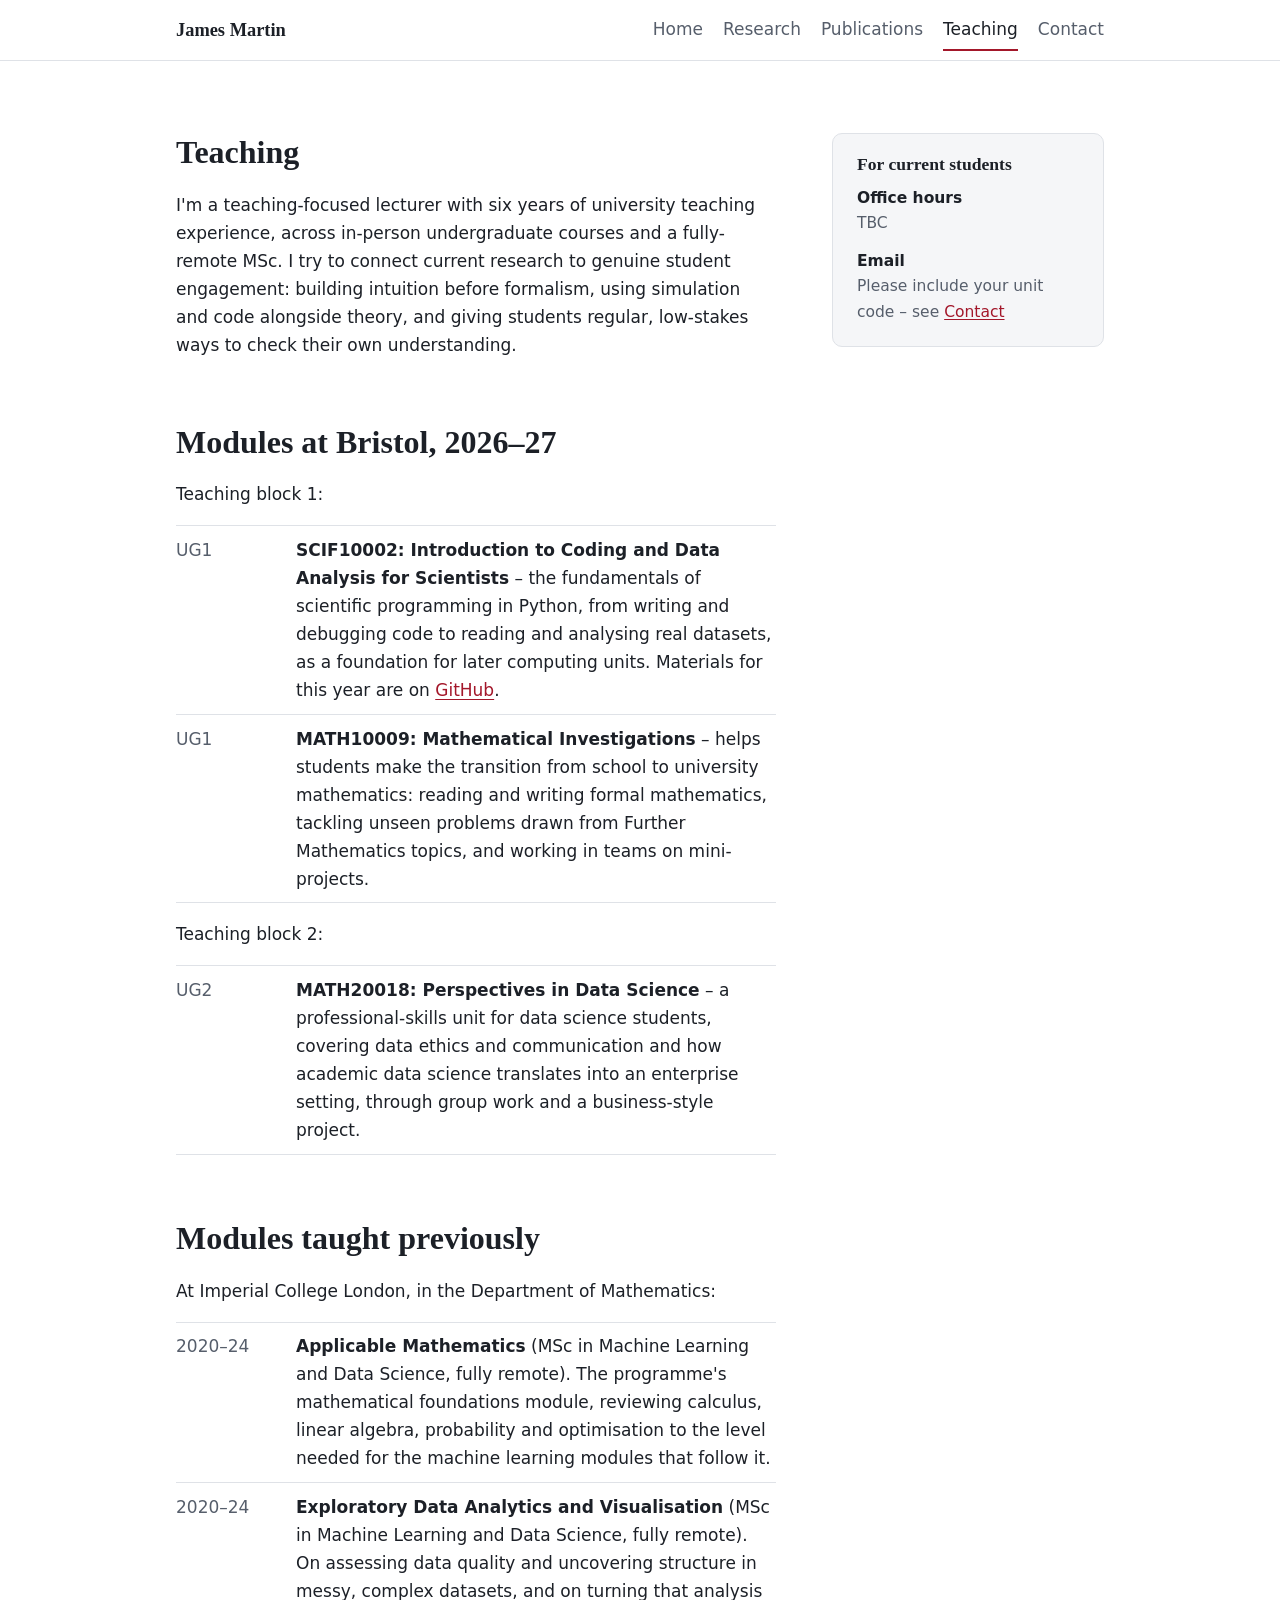
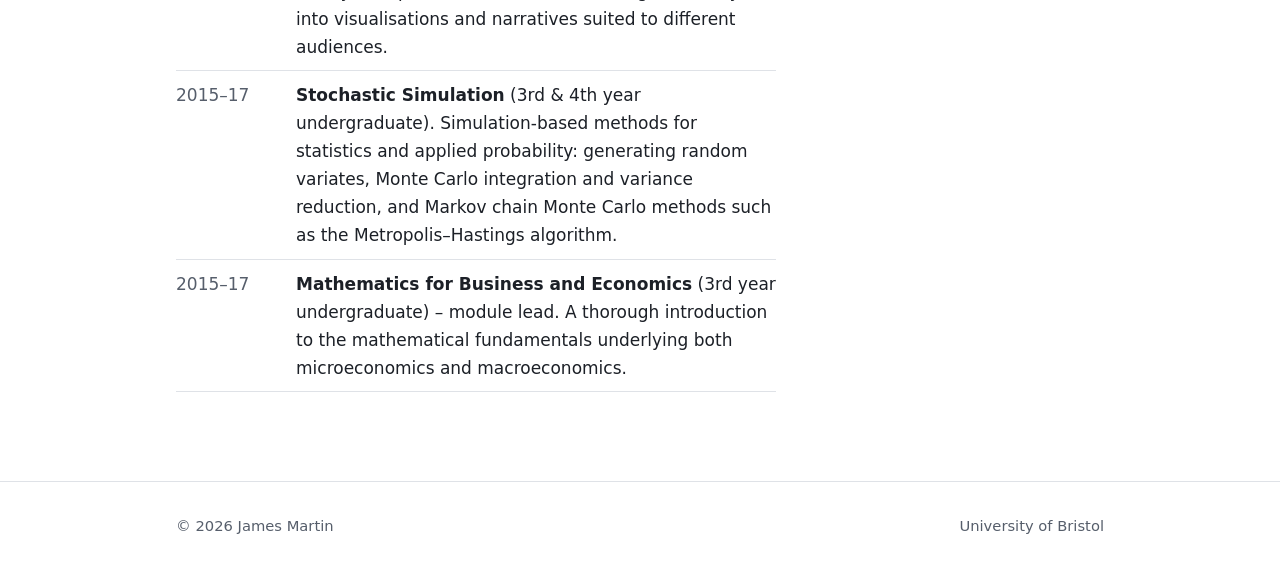
==== teaching.html @ 11ce0c45 "add all content" ====
<!DOCTYPE html>
<html lang="en-GB">
<head>
  <meta charset="utf-8">
  <meta name="viewport" content="width=device-width, initial-scale=1">
  <title>Teaching | James Martin</title>
  <meta name="description" content="Teaching by James Martin: statistics and data science modules at undergraduate and postgraduate level.">
  <meta name="theme-color" content="#a3172a">
  <link rel="icon" href="data:image/svg+xml,%3Csvg xmlns='http://www.w3.org/2000/svg' viewBox='0 0 32 32'%3E%3Crect width='32' height='32' rx='6' fill='%23a3172a'/%3E%3Ctext x='16' y='22' font-family='Georgia,serif' font-size='18' font-weight='700' text-anchor='middle' fill='white'%3EJM%3C/text%3E%3C/svg%3E">
  <link rel="stylesheet" href="css/style.css">
  <script>document.documentElement.classList.add("js");</script>
</head>
<body>
  <a class="skip-link" href="#main">Skip to main content</a>

  <header class="site-header">
    <div class="container">
      <a class="brand" href="index.html">James Martin</a>
      <button class="nav-toggle" type="button" aria-expanded="false" aria-controls="site-nav">Menu</button>
      <nav class="site-nav" id="site-nav" aria-label="Main">
        <ul class="nav-list">
          <li><a href="index.html">Home</a></li>
          <li><a href="research.html">Research</a></li>
          <li><a href="publications.html">Publications</a></li>
          <li><a href="teaching.html" aria-current="page">Teaching</a></li>
          <li><a href="index.html#contact">Contact</a></li>
        </ul>
      </nav>
    </div>
  </header>

  <main id="main">
    <section class="section">
      <div class="container two-col">
        <div class="prose">
          <h2>Teaching</h2>
          <p>
            I'm a teaching-focused lecturer with six years of university teaching experience,
            across in-person undergraduate courses and a fully-remote MSc. I try to connect current
            research to genuine student engagement: building intuition before formalism, using
            simulation and code alongside theory, and giving students regular, low-stakes ways to
            check their own understanding.
          </p>

          <h2>Modules at Bristol, 2026&ndash;27</h2>
          <p>Teaching block 1:</p>
          <ul class="timeline">
            <li>
              <span class="when">UG1</span>
              <span>
                <strong>SCIF10002: Introduction to Coding and Data Analysis for Scientists</strong> &ndash;
                the fundamentals of scientific programming in Python, from writing and debugging code to
                reading and analysing real datasets, as a foundation for later computing units. Materials
                for this year are on <a href="https://github.com/jsmartinstats/SCIF10002-2026">GitHub</a>.
              </span>
            </li>
            <li>
              <span class="when">UG1</span>
              <span>
                <strong>MATH10009: Mathematical Investigations</strong> &ndash;
                helps students make the transition from school to university mathematics: reading and
                writing formal mathematics, tackling unseen problems drawn from Further Mathematics topics,
                and working in teams on mini-projects.
              </span>
            </li>
          </ul>
          <p>Teaching block 2:</p>
          <ul class="timeline">
            <li>
              <span class="when">UG2</span>
              <span>
                <strong>MATH20018: Perspectives in Data Science</strong> &ndash;
                a professional-skills unit for data science students, covering data ethics and
                communication and how academic data science translates into an enterprise setting, through
                group work and a business-style project.
              </span>
            </li>
          </ul>

          <h2>Modules taught previously</h2>
          <p>At Imperial College London, in the Department of Mathematics:</p>
          <ul class="timeline">
            <li>
              <span class="when">2020&ndash;24</span>
              <span>
                <strong>Applicable Mathematics</strong> (MSc in Machine Learning and Data Science, fully remote). 
                The programme's mathematical foundations module, reviewing calculus, linear
                algebra, probability and optimisation to the level needed for the machine learning modules
                that follow it.
              </span>
            </li>
            <li>
              <span class="when">2020&ndash;24</span>
              <span>
                <strong>Exploratory Data Analytics and Visualisation</strong> (MSc in Machine Learning and Data Science, fully remote). 
                On assessing data quality and uncovering structure in messy, complex datasets,
                and on turning that analysis into visualisations and narratives suited to different audiences.
              </span>
            </li>
            <li>
              <span class="when">2015&ndash;17</span>
              <span>
                <strong>Stochastic Simulation</strong> (3rd &amp; 4th year undergraduate). 
                Simulation-based methods for statistics and applied probability: generating
                random variates, Monte Carlo integration and variance reduction, and Markov chain Monte
                Carlo methods such as the Metropolis&ndash;Hastings algorithm.
              </span>
            </li>
            <li>
              <span class="when">2015&ndash;17</span>
              <span>
                <strong>Mathematics for Business and Economics</strong> (3rd year undergraduate) &ndash;
                module lead. A thorough introduction to the mathematical fundamentals underlying both
                microeconomics and macroeconomics.
              </span>
            </li>
          </ul>
        </div>

        <aside class="facts" aria-labelledby="office-hours-heading">
          <h2 id="office-hours-heading">For current students</h2>
          <dl>
            <dt>Office hours</dt>
            <dd>TBC</dd>
            <dt>Email</dt>
            <dd>Please include your unit code &ndash; see <a href="index.html#contact">Contact</a></dd>
          </dl>
        </aside>
      </div>
    </section>
  </main>

  <footer class="site-footer">
    <div class="container">
      <p>&copy; <span id="year">2026</span> James Martin</p>
      <p>University of Bristol</p>
    </div>
  </footer>

  <script src="js/main.js"></script>
</body>
</html>
---- css/style.css ----
/* ==========================================================================
   Personal academic site: shared styles
   Sections: tokens, base, layout, header/nav, hero, cards, prose, contact,
   footer, utilities. Add new page-specific styles at the bottom.
   ========================================================================== */

/* ---------- Tokens ---------- */
:root {
  --bg: #ffffff;
  --bg-alt: #f5f6f8;
  --surface: #ffffff;
  --text: #1c2027;
  --text-muted: #565e6b;
  --border: #dfe2e7;
  --accent: #a3172a;        /* deep red, a nod to Bristol; change freely */
  --accent-hover: #7f1220;
  --accent-contrast: #ffffff;
  --focus: #1a5fd0;

  --font-body: system-ui, -apple-system, "Segoe UI", Roboto, "Helvetica Neue", Arial, sans-serif;
  --font-heading: Georgia, "Iowan Old Style", "Palatino Linotype", Palatino, serif;

  --measure: 68ch;          /* comfortable reading width */
  --container: 60rem;
  --radius: 10px;
  --space: 1rem;
}

@media (prefers-color-scheme: dark) {
  :root {
    --bg: #14171c;
    --bg-alt: #1b1f26;
    --surface: #1b1f26;
    --text: #e8eaed;
    --text-muted: #a3aab5;
    --border: #2d333d;
    --accent: #ff8a96;
    --accent-hover: #ffb3bb;
    --accent-contrast: #14171c;
    --focus: #7fb0ff;
  }
}

/* ---------- Base ---------- */
*, *::before, *::after { box-sizing: border-box; }

html {
  -webkit-text-size-adjust: 100%;
  scroll-behavior: smooth;
  scroll-padding-top: 5rem;  /* keeps anchored sections clear of the sticky header */
}

@media (prefers-reduced-motion: reduce) {
  html { scroll-behavior: auto; }
}

body {
  margin: 0;
  font-family: var(--font-body);
  font-size: 1.0625rem;
  line-height: 1.65;
  color: var(--text);
  background: var(--bg);
  overflow-x: hidden; /* belt-and-braces: no sideways scroll if anything ever overshoots */
}

h1, h2, h3 {
  font-family: var(--font-heading);
  line-height: 1.2;
  margin: 0 0 0.6em;
  font-weight: 700;
}
h1 { font-size: clamp(2rem, 5vw, 3rem); }
h2 { font-size: clamp(1.5rem, 3.5vw, 2rem); }
h3 { font-size: 1.2rem; }

p { margin: 0 0 1em; }
ul, ol { margin: 0 0 1em; padding-left: 1.25em; }

a {
  color: var(--accent);
  text-underline-offset: 0.15em;
}
a:hover { color: var(--accent-hover); }

:focus-visible {
  outline: 3px solid var(--focus);
  outline-offset: 2px;
  border-radius: 3px;
}

img { max-width: 100%; height: auto; }

/* ---------- Layout ---------- */
.container {
  width: 100%;
  max-width: var(--container);
  margin-inline: auto;
  padding-inline: 1rem;
  box-sizing: border-box;
}

.section { padding-block: clamp(2.5rem, 7vw, 4.5rem); }
.section--alt { background: var(--bg-alt); }
.section > .container > h2 { margin-bottom: 1.25rem; }

.skip-link {
  position: absolute;
  left: 1rem;
  top: -4rem;
  z-index: 100;
  padding: 0.5rem 1rem;
  background: var(--accent);
  color: var(--accent-contrast);
  border-radius: 0 0 var(--radius) var(--radius);
}
.skip-link:focus { top: 0; color: var(--accent-contrast); }

/* ---------- Header / nav ---------- */
.site-header {
  position: sticky;
  top: 0;
  z-index: 50;
  background: var(--bg);
  border-bottom: 1px solid var(--border);
}

.site-header .container {
  display: flex;
  align-items: center;
  justify-content: space-between;
  gap: 1rem;
  min-height: 3.75rem;
  flex-wrap: wrap;
}

.brand {
  font-family: var(--font-heading);
  font-size: 1.15rem;
  font-weight: 700;
  color: var(--text);
  text-decoration: none;
}
.brand:hover { color: var(--accent); }

.nav-list {
  display: flex;
  flex-wrap: wrap;
  gap: 0.25rem 1.25rem;
  margin: 0;
  padding: 0;
  list-style: none;
}

.nav-list a {
  display: block;
  padding: 0.35rem 0;
  color: var(--text-muted);
  text-decoration: none;
  border-bottom: 2px solid transparent;
}
.nav-list a:hover { color: var(--text); }
.nav-list a[aria-current="page"] {
  color: var(--text);
  border-bottom-color: var(--accent);
}

.nav-toggle {
  display: none;
  padding: 0.4rem 0.8rem;
  font: inherit;
  color: var(--text);
  background: transparent;
  border: 1px solid var(--border);
  border-radius: var(--radius);
  cursor: pointer;
}

/* Only collapse the menu when JS is available to reopen it */
@media (max-width: 40rem) {
  .js .nav-toggle { display: inline-block; }
  .js .site-nav { display: none; width: 100%; padding-bottom: 0.75rem; }
  .js .site-nav.is-open { display: block; }
  .js .nav-list { flex-direction: column; gap: 0; }
  .js .nav-list a { padding: 0.6rem 0; }
}

/* ---------- Hero ---------- */
.hero {
  padding-block: clamp(3rem, 9vw, 6rem);
}

.hero-grid {
  display: grid;
  gap: 2rem;
  align-items: center;
}

@media (min-width: 46rem) {
  .hero-grid { grid-template-columns: 1fr auto; gap: 3.5rem; }
}

.eyebrow {
  margin: 0 0 0.75rem;
  font-size: 0.9rem;
  font-weight: 600;
  letter-spacing: 0.08em;
  text-transform: uppercase;
  color: var(--accent);
}

.lead {
  font-size: 1.2rem;
  color: var(--text-muted);
  max-width: var(--measure);
}

.button-row { display: flex; flex-wrap: wrap; gap: 0.75rem; margin-top: 1.5rem; }

.button {
  display: inline-block;
  padding: 0.65rem 1.25rem;
  font-weight: 600;
  text-decoration: none;
  color: var(--accent-contrast);
  background: var(--accent);
  border: 2px solid var(--accent);
  border-radius: var(--radius);
}
.button:hover { background: var(--accent-hover); border-color: var(--accent-hover); color: var(--accent-contrast); }

.button--ghost {
  color: var(--accent);
  background: transparent;
}
.button--ghost:hover { color: var(--accent-contrast); }

/* Portrait: swap the initials for <img class="portrait__img"> when you have a photo */
.portrait {
  display: grid;
  place-items: center;
  width: 11rem;
  aspect-ratio: 1;
  border-radius: 50%;
  background: var(--bg-alt);
  border: 1px solid var(--border);
  color: var(--accent);
  font-family: var(--font-heading);
  font-size: 3.5rem;
  font-weight: 700;
  overflow: hidden;
}
.portrait__img { width: 100%; height: 100%; object-fit: cover; }

@media (max-width: 45.99rem) {
  .portrait { width: 8rem; font-size: 2.5rem; order: -1; }
}

/* ---------- Cards ---------- */
.card-grid {
  display: grid;
  gap: 1.25rem;
  grid-template-columns: repeat(auto-fit, minmax(15rem, 1fr));
}

.card {
  padding: 1.5rem;
  background: var(--surface);
  border: 1px solid var(--border);
  border-radius: var(--radius);
}
.card h3 { margin-bottom: 0.4em; }
.card p:last-child { margin-bottom: 0; }

/* ---------- Prose (about page, future long-form pages) ---------- */
.page-header {
  padding-block: clamp(2.5rem, 6vw, 4rem) 1rem;
}
.page-header h1 { margin-bottom: 0.3em; }

.prose { max-width: var(--measure); }
.prose h2 { margin-top: 2em; }
.prose h2:first-child { margin-top: 0; }

.two-col {
  display: grid;
  gap: 2.5rem;
}
@media (min-width: 52rem) {
  .two-col { grid-template-columns: minmax(0, 1fr) 17rem; gap: 3.5rem; }
}

/* Figures within prose, e.g. research project write-ups. Always a full-width,
   stacked block, same on mobile and desktop. */
.prose figure { margin: 0 0 1.75rem; }
.prose figure img {
  display: block;
  width: 100%;
  border-radius: var(--radius);
  border: 1px solid var(--border);
}
.prose figcaption { margin-top: 0.5rem; font-size: 0.9rem; color: var(--text-muted); }

.facts {
  align-self: start;
  padding: 1.25rem 1.5rem;
  background: var(--bg-alt);
  border: 1px solid var(--border);
  border-radius: var(--radius);
  font-size: 0.97rem;
}
.facts h2 { font-size: 1.1rem; margin-bottom: 0.6em; }
.facts dl { margin: 0; }
.facts dt { font-weight: 600; margin-top: 0.75rem; }
.facts dt:first-child { margin-top: 0; }
.facts dd { margin: 0; color: var(--text-muted); }

/* Simple year/entry list, reusable for education, positions, later CV-style lists */
.timeline { list-style: none; padding: 0; margin: 0 0 1em; }
.timeline li {
  display: grid;
  grid-template-columns: 6.5rem 1fr;
  gap: 1rem;
  padding: 0.6rem 0;
  border-top: 1px solid var(--border);
}
.timeline li:last-child { border-bottom: 1px solid var(--border); }
.timeline .when { color: var(--text-muted); font-variant-numeric: tabular-nums; }

/* ---------- Publications ---------- */
.pub-group-heading {
  margin-top: 2.25em;
  padding-top: 1.5rem;
  border-top: 1px solid var(--border);
}
.pub-group-heading:first-of-type { margin-top: 0; padding-top: 0; border-top: none; }

.pub-list { list-style: none; padding: 0; margin: 0 0 0.5em; }
.pub-list li {
  display: grid;
  grid-template-columns: 4rem 1fr;
  gap: 1rem;
  padding: 0.75rem 0;
  border-top: 1px solid var(--border);
}
.pub-list li:last-child { border-bottom: 1px solid var(--border); }
.pub-list .year {
  color: var(--text-muted);
  font-variant-numeric: tabular-nums;
  font-weight: 600;
}
.pub-list .venue { color: var(--text-muted); font-style: italic; }
.pub-list p { margin: 0; }
.pub-list .pub-links { margin-top: 0.25rem; font-size: 0.92rem; }

@media (max-width: 30rem) {
  .pub-list li { grid-template-columns: 1fr; gap: 0.15rem; }
}

/* Selected-research list on the Research page, linking out to project write-ups */
.research-list { list-style: none; padding: 0; margin: 0 0 1.5em; }
.research-list li {
  padding: 1rem 0;
  border-top: 1px solid var(--border);
}
.research-list li:last-child { border-bottom: 1px solid var(--border); }
.research-list h3 { margin: 0 0 0.3em; font-size: 1.05rem; }
.research-list h3 a { text-decoration: none; }
.research-list p { margin: 0; color: var(--text-muted); }

/* Tag chips, e.g. research-area labels */
.tag-list { display: flex; flex-wrap: wrap; gap: 0.5rem; padding: 0; margin: 0 0 1.5em; list-style: none; }
.tag-list li {
  padding: 0.3rem 0.75rem;
  font-size: 0.85rem;
  color: var(--text-muted);
  background: var(--bg-alt);
  border: 1px solid var(--border);
  border-radius: 999px;
}

/* ---------- Contact ---------- */
.contact-grid {
  display: grid;
  gap: 2rem;
}
@media (min-width: 46rem) {
  .contact-grid { grid-template-columns: 1fr 1fr; gap: 3rem; }
}

.contact-list { list-style: none; margin: 0; padding: 0; }
.contact-list li { padding: 0.5rem 0; }
.contact-list .label {
  display: block;
  font-size: 0.85rem;
  font-weight: 600;
  letter-spacing: 0.05em;
  text-transform: uppercase;
  color: var(--text-muted);
}

/* ---------- Footer ---------- */
.site-footer {
  padding-block: 2rem;
  border-top: 1px solid var(--border);
  font-size: 0.92rem;
  color: var(--text-muted);
}
.site-footer .container {
  display: flex;
  flex-wrap: wrap;
  justify-content: space-between;
  gap: 0.5rem 1.5rem;
}
.site-footer p { margin: 0; }

/* ---------- Utilities ---------- */
.muted { color: var(--text-muted); }
.visually-hidden {
  position: absolute;
  width: 1px; height: 1px;
  overflow: hidden;
  clip: rect(0 0 0 0);
  white-space: nowrap;
}

@media print {
  .site-header, .skip-link, .button-row { display: none; }
  body { font-size: 11pt; }
}
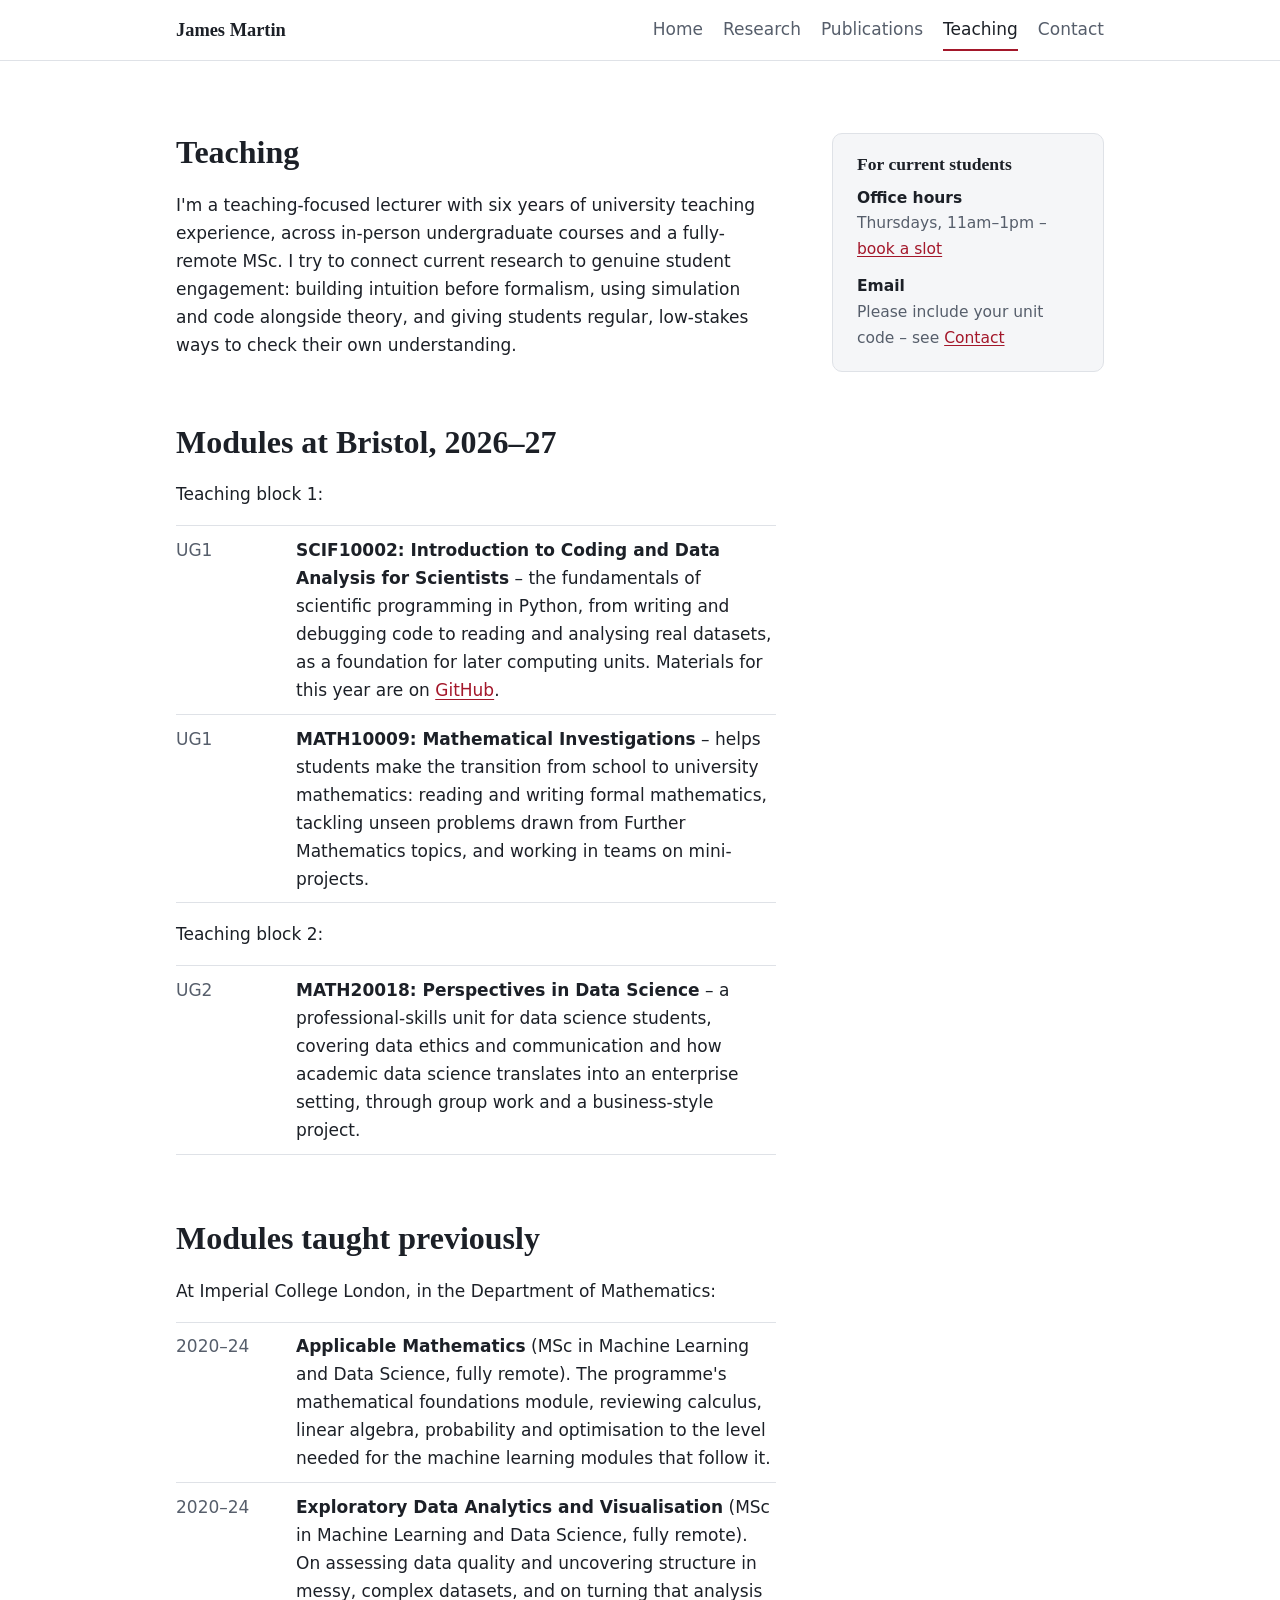
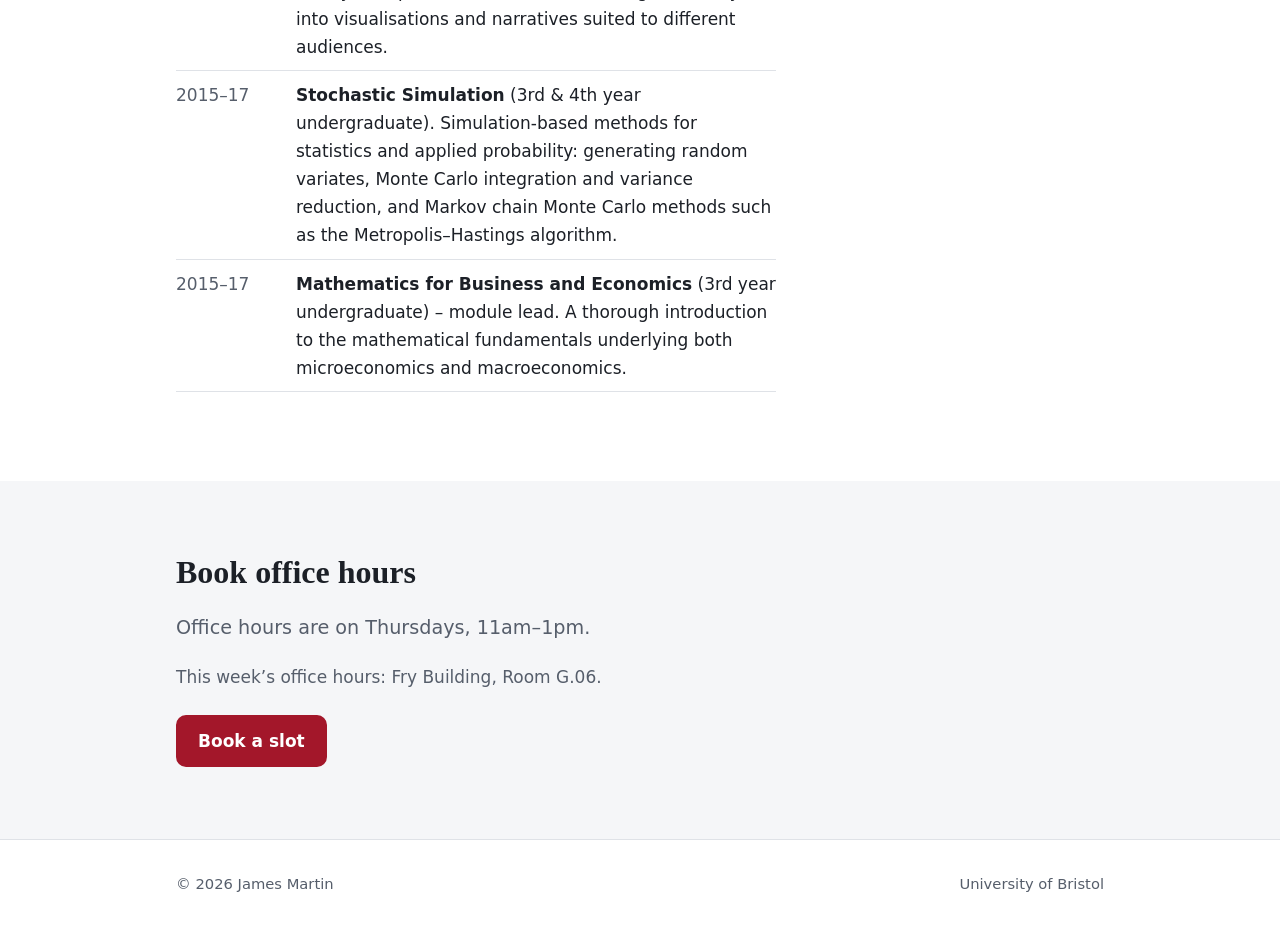
==== commit f95967ca: "update office hours, add booking tool" ====
--- a/teaching.html
+++ b/teaching.html
@@ -121,11 +121,25 @@
           <h2 id="office-hours-heading">For current students</h2>
           <dl>
             <dt>Office hours</dt>
-            <dd>TBC</dd>
+            <dd>Thursdays, 11am&ndash;1pm &ndash; <a href="#book-office-hours">book a slot</a></dd>
             <dt>Email</dt>
             <dd>Please include your unit code &ndash; see <a href="index.html#contact">Contact</a></dd>
           </dl>
         </aside>
+      </div>
+    </section>
+
+    <section class="section section--alt" id="book-office-hours" aria-labelledby="booking-heading">
+      <div class="container">
+        <h2 id="booking-heading">Book office hours</h2>
+        <p class="lead">Office hours are on Thursdays, 11am&ndash;1pm.</p>
+        <!-- Replaced by js/main.js (officeHoursAlternating) with this week's room and booking link; the text below is the no-JS fallback. -->
+        <div id="office-hours-info">
+          <p class="muted">
+            The room changes week to week &ndash; please
+            <a href="index.html#contact">email me</a> to check this week's location and arrange a time.
+          </p>
+        </div>
       </div>
     </section>
   </main>
